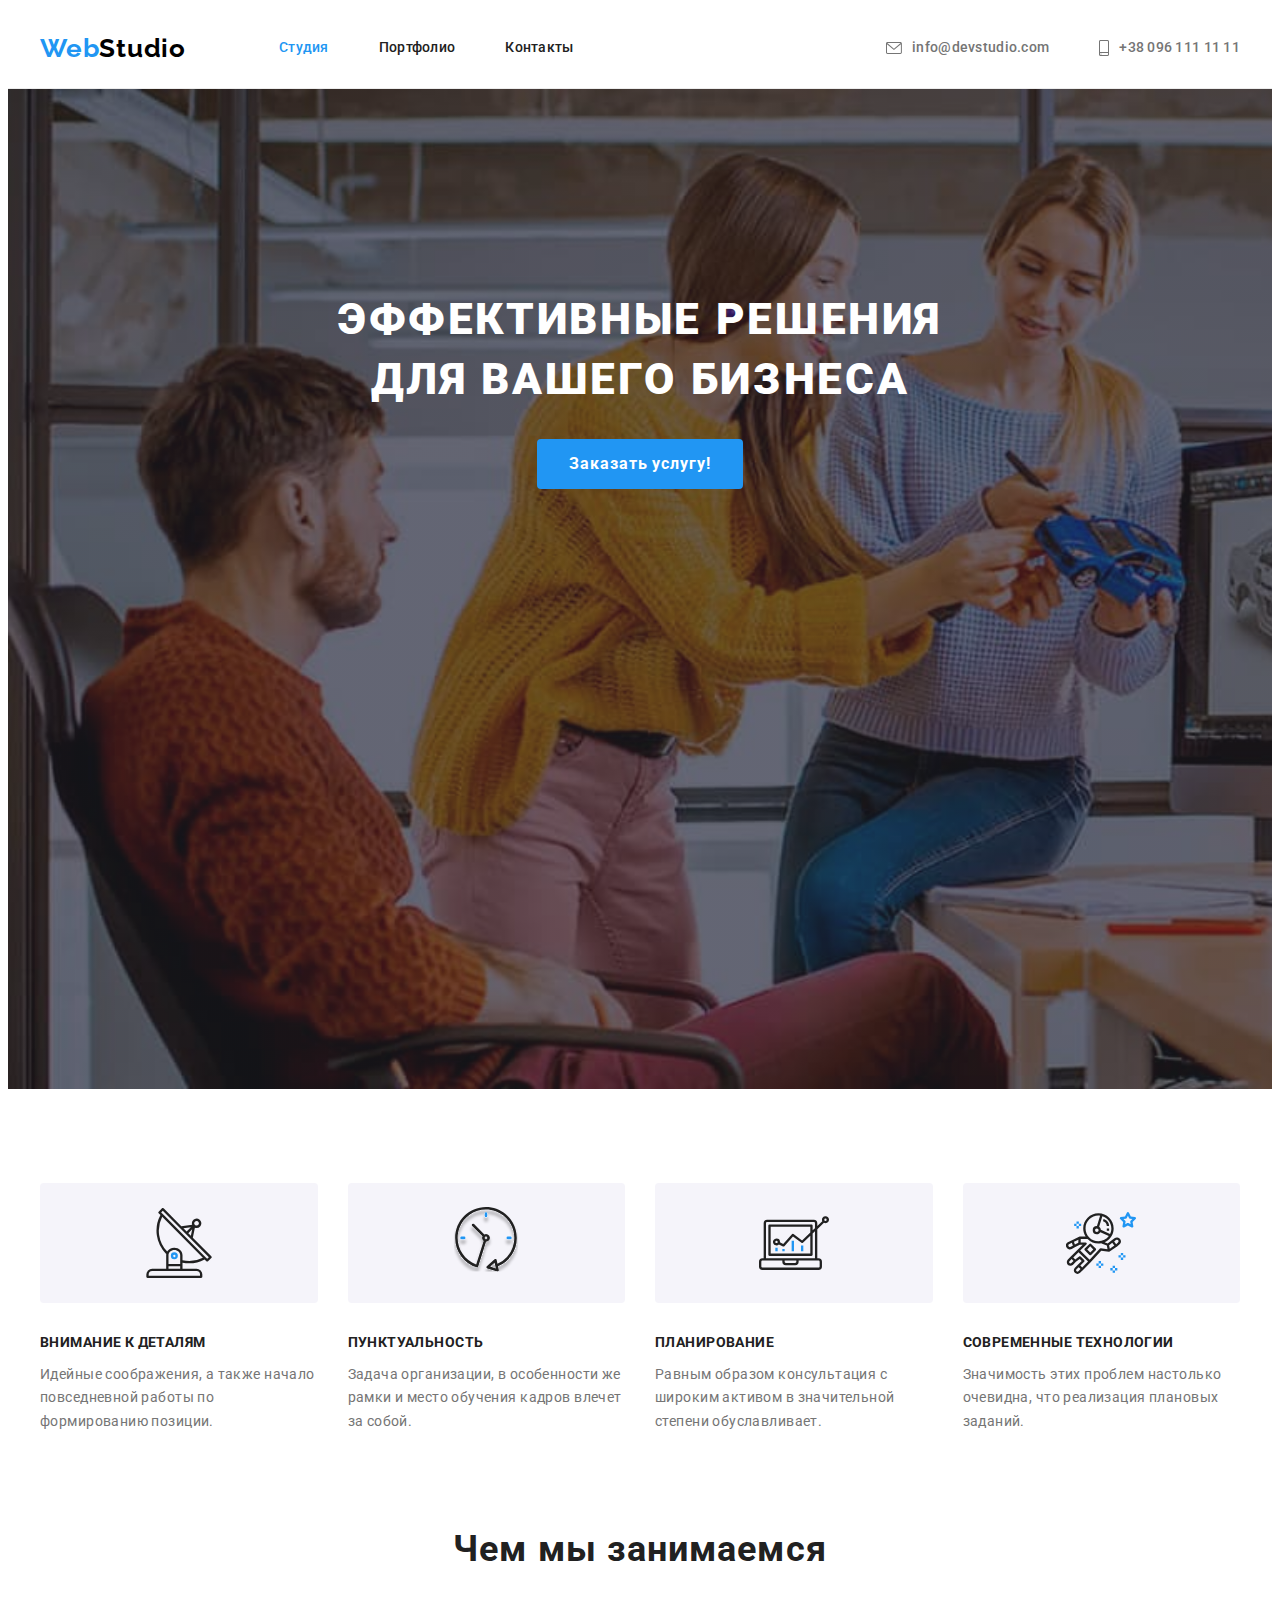
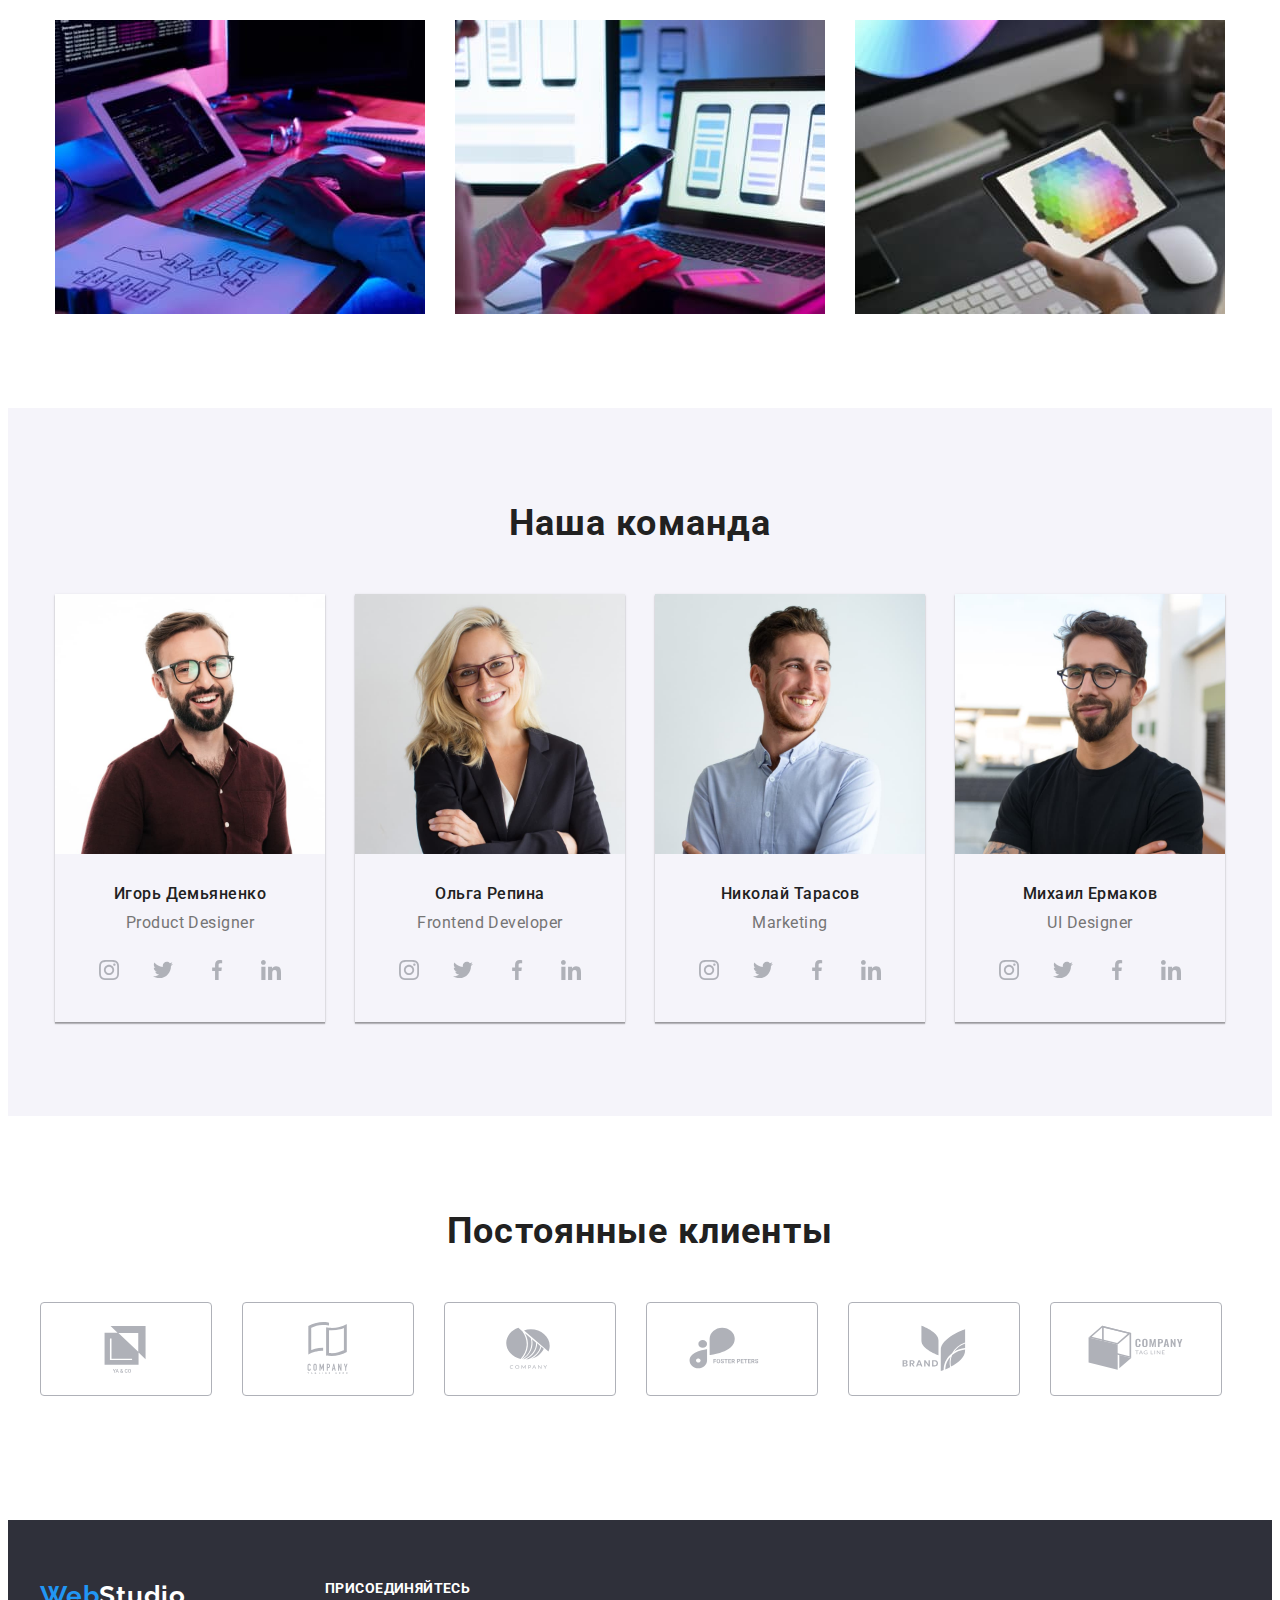
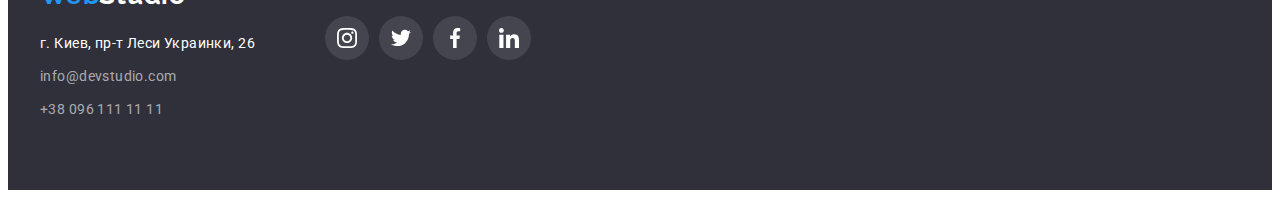
==== index.html @ dd04976c "Add files via upload" ====
<!DOCTYPE html>
<html lang="ru">
<head>
    <meta charset="UTF-8">
    <meta http-equiv="X-UA-Compatible" content="IE=edge">
    <meta name="viewport" content="width=device-width, initial-scale=1.0">
    <title>Document</title>
    <link rel="stylesheet" href="https://cdnjs.cloudflare.com/ajax/libs/modern-normalize/1.1.0/modern-normalize.min.css" integrity="sha512-wpPYUAdjBVSE4KJnH1VR1HeZfpl1ub8YT/NKx4PuQ5NmX2tKuGu6U/JRp5y+Y8XG2tV+wKQpNHVUX03MfMFn9Q==" crossorigin="anonymous" referrerpolicy="no-referrer" />
    <link rel="preconnect" href="https://fonts.googleapis.com">
    <link rel="preconnect" href="https://fonts.gstatic.com" crossorigin>
    <link href="https://fonts.googleapis.com/css2?family=Raleway:wght@700&family=Roboto:wght@400;500;700;900&display=swap" rel="stylesheet">
    <link rel="stylesheet" href="./CSS/styles.css">
</head>
<body>
    <!--header-->
    <header class="header">
            <div class="container header-box">
                <a class="header-logo link" href=""> <span class="logo-color">Web</span>Studio</a>
                <nav class="header-nav">
                    <ul class="nav-list">
                        <li class="nav-item"><a class="nav link active" href="./index.html">Студия</a></li>
                        <li class="nav-item"><a class="nav link" href="./portfolio.html">Портфолио</a></li>
                        <li class="nav-item"><a class="nav link" href="">Контакты</a></li>
                    </ul>
                </nav>
                    <a class="header-contact link" href="mailto:info@devstudio.com">
                        <svg class="header-contact-icon" width="16" height="12"> 
                            <use href="image/icons.svg#icon-email-icon" > </use>
                        </svg>
                        info@devstudio.com
                    </a>
                    <a class="header-contact link" href="tel:+380961111111">
                        <svg class="header-contact-icon" width="10" height="16"> 
                            <use href="image/icons.svg#icon-phone-icon"> </use>
                        </svg> 
                        +38 096 111 11 11
                    </a>
            </div>
    </header>
    <!--Первая секция-->
    <main>
        <section class="first">
            <div class="container">
            <div class="block">
           
            
                <h1 class="section1 "> ЭФФЕКТИВНЫЕ РЕШЕНИЯ ДЛЯ ВАШЕГО БИЗНЕСА </h1>
            <button type="Заказать услугу" class="button-one">Заказать услугу!</button>
            </section>   
        </div>
    </div>
    <section class="features-block">
        <div class="container">
            <h2 class="visually-hidden">Особенности нашей компании</h2>
            <ul class="features-list">
                <li class="features-item attention-icon">
                    <h3 class="features-name">Внимание к деталям</h3>
                    <p class="features-description">Идейные соображения, а также начало повседневной работы по формированию позиции.
                    </p>
                </li>
                <li class="features-item punctuality-icon">
                    <h3 class="features-name ">Пунктуальность</h3>
                    <p class="features-description">Задача организации, в особенности же рамки и место обучения кадров влечет за
                        собой.</p>
                </li>
                <li class="features-item plan-icon">
                    <h3 class="features-name">Планирование</h3>
                    <p class="features-description">Равным образом консультация с широким активом в значительной степени
                        обуславливает.</p>
                </li>
                <li class="features-item modern-icon">
                    <h3 class="features-name">Современные технологии</h3>
                    <p class="features-description">Значимость этих проблем настолько очевидна, что реализация плановых заданий.</p>
                </li>
            </ul>
        </div>
    </section>
        <!--Чем мы занимаемся-->
        <section class="three">
            <div class="container team">
            <h2 class="options">Чем мы занимаемся</h2>
            <ul class="list wap">
                <li class="f2">
                    <a class="link"  href="/">
                        <img src="./image/box11.jpg" alt="Програмирование" width="370"/>
                    </a>
                </li>
                <li class="f2">
                    <a class="link"  href="/">
                        <img src="./image/box21.jpg" alt="Написание приложений" width="370"/>
                    </a>
                </li>
                <li class="f2">
                    <a class="link"  href="/">
                        <img src="./image/box31.jpg" alt="Проектирование" width="370"/>
                    </a>
                </li>
            </ul>
        </div>
        </section>
        <!--Наша команда-->
        <section class="four">
            <div class="container ">
            <h2 class="options tea">Наша команда</h2>
            <ul class="list wap">
                <li class="f3">
                        <img src="./image/Igor.jpg" alt="Игорь Демьяненко" width="270" >
                        <div class="member-card">
                            <h3 class="nam">Игорь Демьяненко</h3>
                            <p class="nam prof">Product Designer</p>
                            <ul class="list social-list">
                                <li class="social-item">
                                    <a href="" class="social-link">
                                        <svg class="social-logo" width="20" height="20">   
                                            <use href="./image/icons.svg#icon-instagram" ></use> 
                                        </svg>
                                    </a>
                                </li>
                                <li class="social-item">
                                    <a href="" class="social-link">
                                        <svg class="social-logo" width="20" height="20">
                                            <use href="./image/icons.svg#icon-twitter" ></use>
                                        </svg>
                                    </a>
                                </li>
                                <li class="social-item">
                                    <a href="" class="social-link">
                                        <svg class="social-logo" width="20" height="20">
                                            <use href="./image/icons.svg#icon-facebook" ></use>
                                        </svg>
                                    </a>
                                </li>
                                <li class="social-item">
                                    <a href="" class="social-link">
                                        <svg class="social-logo" width="20" height="20">
                                            <use href="./image/icons.svg#icon-linkedin" ></use>
                                        </svg>
                                    </a>
                                </li>
                            </ul>
                            </div>

                </li>
                <li class="f3">
                    
                        <img src="./image/Olga.jpg" alt="Ольга Репина" width="270">
                    <div class="member-card">
                            <h3 class="nam ">Ольга Репина</h3>
                            <p class="nam prof">Frontend Developer</p>
                            <ul class="list social-list">
                                <li class="social-item">
                                    <a href="" class="social-link">
                                        <svg class="social-logo" width="20" height="20">   
                                            <use href="./image/icons.svg#icon-instagram" ></use> 
                                        </svg>
                                    </a>
                                </li>
                                <li class="social-item">
                                    <a href="" class="social-link">
                                        <svg class="social-logo" width="20" height="20">
                                            <use href="./image/icons.svg#icon-twitter" ></use>
                                        </svg>
                                    </a>
                                </li>
                                <li class="social-item">
                                    <a href="" class="social-link">
                                        <svg class="social-logo" width="20" height="20">
                                            <use href="./image/icons.svg#icon-facebook" ></use>
                                        </svg>
                                    </a>
                                </li>
                                <li class="social-item">
                                    <a href="" class="social-link">
                                        <svg class="social-logo" width="20" height="20">
                                            <use href="./image/icons.svg#icon-linkedin" ></use>
                                        </svg>
                                    </a>
                                </li>
                            </ul>
                            </div>

                </li>
                <li class="f3">
                
                        <img src="./image/Nik.jpg" alt="Николай Тарасов" width="270">
                        <div class="member-card">
                            <h3 class="nam ">Николай Тарасов</h3>
                            <p class="nam prof">Marketing</p>
                            <ul class="list social-list">
                                <li class="social-item">
                                    <a href="" class="social-link">
                                        <svg class="social-logo" width="20" height="20">   
                                            <use href="./image/icons.svg#icon-instagram" ></use> 
                                        </svg>
                                    </a>
                                </li>
                                <li class="social-item">
                                    <a href="" class="social-link">
                                        <svg class="social-logo" width="20" height="20">
                                            <use href="./image/icons.svg#icon-twitter" ></use>
                                        </svg>
                                    </a>
                                </li>
                                <li class="social-item">
                                    <a href="" class="social-link">
                                        <svg class="social-logo" width="20" height="20">
                                            <use href="./image/icons.svg#icon-facebook" ></use>
                                        </svg>
                                    </a>
                                </li>
                                <li class="social-item">
                                    <a href="" class="social-link">
                                        <svg class="social-logo" width="20" height="20">
                                            <use href="./image/icons.svg#icon-linkedin" ></use>
                                        </svg>
                                    </a>
                                </li>
                            </ul>
                        </div>

                    
                </li>
                <li class="f3">
                
                        <img src="./image/Misha.jpg" alt="Михаил Ермаков" width="270">
                        <div class="member-card">
                            <h3 class="nam ">Михаил Ермаков</h3>
                            <p class="nam prof">UI Designer</p>
                            <ul class="list social-list">
                                <li class="social-item">
                                    <a href="" class="social-link">
                                        <svg class="social-logo" width="20" height="20">   
                                            <use href="./image/icons.svg#icon-instagram" ></use> 
                                        </svg>
                                    </a>
                                </li>
                                <li class="social-item">
                                    <a href="" class="social-link">
                                        <svg class="social-logo" width="20" height="20">
                                            <use href="./image/icons.svg#icon-twitter" ></use>
                                        </svg>
                                    </a>
                                </li>
                                <li class="social-item">
                                    <a href="" class="social-link">
                                        <svg class="social-logo" width="20" height="20">
                                            <use href="./image/icons.svg#icon-facebook" ></use>
                                        </svg>
                                    </a>
                                </li>
                                <li class="social-item">
                                    <a href="" class="social-link">
                                        <svg class="social-logo" width="20" height="20">
                                            <use href="./image/icons.svg#icon-linkedin" ></use>
                                        </svg>
                                    </a>
                                </li>
                            </ul>
                            </div>

                </li>
            </ul>
        </div>
        </section>
<!-- _______________________Our clients_______________________ -->
<section class="clients-block">
    <div class="container">
        <h2 class="clients-title">Постоянные клиенты</h2>
        <ul class="list clients-list">
            <li class="clients-item">
                <a href="" class="clients-link" >
                <svg class="client-icon" widht="106" height="60">
                    <use href="./image/icons.svg#icon-partner1"></use>
                </svg>
                </a>
            </li>
            <li class="clients-item">
                <a href="" class="clients-link" >
                <svg class="client-icon" widht="106" height="60">
                    <use href="./image/icons.svg#icon-partner2"></use>
                </svg>
                </a>
            </li>
            <li class="clients-item">
                <a href="" class="clients-link" >
                <svg class="client-icon" widht="106" height="60">
                    <use href="./image/icons.svg#icon-partner3"></use>
                </svg>
                </a>
            </li>
            <li class="clients-item">
                <a href="" class="clients-link" >
                <svg class="client-icon" widht="106" height="60">
                    <use href="./image/icons.svg#icon-partner4"></use>
                </svg>
                </a>
            </li>
            <li class="clients-item">
                <a href="" class="clients-link">
                <svg class="client-icon" widht="106" height="60">
                    <use href="./image/icons.svg#icon-partner5"></use>
                </svg>
                </a>
            </li>
            <li class="clients-item">
                <a href="" class="clients-link">
                <svg class="client-icon" widht="106" height="60">
                    <use href="./image/icons.svg#icon-partner6" ></use>
                </svg>
                </a>
            </li>
        </ul>
    </div>
</section>
    </main>
</body>
<!--данные о компании-->
<footer class="footer-block">
    <div class="container footer-box">
        <div class="address-box">
            <a class="footer-logo link" href=""> <span class="logo-color">Web</span>Studio</a>
            <address>
                <a class="address link" href="https://goo.gl/maps/dTcquC3XmZnBBEXw5" target="_blank" rel="noopener noreferrer">г.
                    Киев, пр-т Леси Украинки, 26</a>
            </address>
            <a class="footer-contact link" href="mailto:info@devstudio.com"><span>info@devstudio.com</span></a>
            <a class="footer-contact link" href="tel:+380961111111"><span>+38 096 111 11 11</span></a>

        </div>
        <div class="join-us-box">   
            <p class="join-us-title">присоединяйтесь</p>
            <ul class="list join-us-list">
                <li class="join-us-item">
                    <a href="" class="join-us-link">
                        <svg class="join-us-logo" width="20" height="20">
                            <use href="./image/icons.svg#icon-instagram"></use>
                        </svg>
                    </a>
                </li>
                <li class="join-us-item">
                    <a href="" class="join-us-link">
                        <svg class="join-us-logo" width="20" height="20">
                            <use href="./image/icons.svg#icon-twitter"></use>
                        </svg>
                    </a>
                </li>
                <li class="join-us-item">
                    <a href="" class="join-us-link">
                        <svg class="join-us-logo" width="20" height="20">
                            <use href="./image/icons.svg#icon-facebook"></use>
                        </svg>
                    </a>
                </li>
                <li class="join-us-item">
                    <a href="" class="join-us-link">
                        <svg class="join-us-logo" width="20" height="20">
                            <use href="./image/icons.svg#icon-linkedin"></use>
                        </svg>
                    </a>
                </li>
            </ul>
        </div>
    </div>
</footer>
</body>
</html>
---- CSS/styles.css ----
:root {
    --background-color1: #ffffff;
    --background-color2: #e5e5e5;
    --background-color3: #f5f4fa;
    --background-color4: #2f303a;
    --accent-color: #2196f3;
    --font-color1: #757575;
    --font-color2: #000000;
    --font-color3: #212121;
    --font-color4: rgba(255, 255, 255, 0.6);
    --logo-color: #afb1b8;
    --btn-active-color: #188ce8;
    --card-item-gap: 30px;
  }
  a {
    text-decoration: none;
  }
body {
    font-family: 'Raleway', sans-serif;
    font-family: 'Roboto', sans-serif; 
    color: #212121; 
}
p,
h1,
h2,
h3,
h4,
h5,
h6 {
    margin: 0;
}
ul {
    margin: 0;
    padding: 0;
}

.logo {font-family: Raleway;
    font-style: normal;
    font-weight: bold;
    font-size: 26px;
    line-height: calc(31 / 26);
    letter-spacing: 0.03em;
    color: #2196F3;
    
    padding-right: auto;
}
.type {
    font-family: Raleway;
    font-style: normal;
    font-weight: bold;
    font-size: 26px;
    line-height: calc(31 / 26);
    letter-spacing: 0.03em;
    color: #000000;
}
.foot {color:  #FFFFFF;}
.list { list-style: none;}
.link {text-decoration: none;}


/* .container {
    width: 1200px;
    padding-left: 15px;
    padding-right: 15px;
    margin: 0 auto;
    /* outline: 2px solid red;} */
    

img {
    display: block;
}

/*---header--*/
.header {
  background-color: var(--background-color1);
  border-bottom: 1px solid #ececec;
}
.container {
  width: 1200px;
  padding-left: 15px;
  padding-right: 15px;
  margin: 0 auto;
  /* outline: tomato solid 2px; */
}
.header-box {
  display: flex;
  align-items: center;
}
.header-logo {
  font-family: 'Raleway';
  font-weight: bold;
  font-size: 26px;
  line-height: 1.19;
  letter-spacing: 0.03em;
  color: var(--font-color2);
}
.header-logo > span {
  color: var(--accent-color);
}
.header-nav {
  margin-left: 93px;
}
.nav-list {
  list-style: none;
  font-weight: 500;
  font-size: 14px;
  line-height: 1.14;
  letter-spacing: 0.02em;
  display: flex;
}
.nav-item:not(:last-child) {
  margin-right: 50px;
}
.nav.link {
  color: var(--font-color3);
  display: block;
  padding-top: 32px;
  padding-bottom: 32px;
}
.nav.link.active {
  color: var(--accent-color);
}
.header-contact.link {
  display: flex;
  justify-content: flex-end;
  align-items: center;
  font-weight: 500;
  font-size: 14px;
  line-height: 1.14;
  letter-spacing: 0.02em;
  color: var(--font-color1);
  margin-left: auto;
}
.nav.link:hover,
.nav.link:focus,
.header-contact.link:hover,
.header-contact.link:focus {
  color: var(--accent-color);
}
.header-contact-icon {
  margin-right: 10px;
  fill: currentColor;
}
.header-contact-icon:hover {
  fill: currentColor;
}
.header-contact.link:last-child {
  margin-left: 50px;
  margin-right: 0;
}
/* section1*/
    .first {max-width: 1600px;
        height: 600px;
        margin-left: auto;
  margin-right: auto;
        background-color:#2F303A; 
  text-align: center;
  padding-bottom: 200px;
        padding-top: 200px;
        background-repeat: no-repeat;
  background-size: cover;
  background-image: linear-gradient(rgba(47, 48, 58, 0.4), rgba(47, 48, 58, 0.4)),
    url(../image/head-bg.jpg);
        
    }   
   .two {
    padding-top: 94px;
    padding-bottom: 94px;  
   } 
   
   
   .three{
    padding-bottom: 94px;
    

  
   }    
    
    /* .block {
      
        padding-bottom: 200px;
        padding-top: 200px;} */
    .section1 {
        font-style: normal;
        font-weight: 900;
        font-size: 44px;
        line-height: calc(60 / 44);
        /* or 136% */
        
        text-align: center;
        letter-spacing: 0.06em;
        text-transform: uppercase;
        max-width: 696px;
  margin-bottom: 30px;
  
  margin-left: auto;
  margin-right: auto;
        color: #FFFFFF;}
       
        
    .first-section {
            font-weight: bold;
            font-size: 14px;
            line-height: calc(16 / 14);
            letter-spacing: 0.03em;
            text-transform: uppercase;
            color: #212121;
            margin-bottom: 10px;
        }
        .f1 {
            width: 270px;
            margin-right: 30px;
        }
        .f1:last-child {
            margin-right: 0;}
            .features-block {
              padding-top: 94px;
              padding-bottom: 94px;
            }
            .visually-hidden {
              position: absolute;
              width: 1px;
              height: 1px;
              margin: -1px;
              border: 0;
              padding: 0;
              white-space: nowrap;
              clip-path: inset(100%);
              clip: rect(0 0 0 0);
              overflow: hidden;
            }
            .features-list {
              display: flex;
              list-style: none;
              flex-direction: row;
              margin-right: -30px;
              /* outline: 2px solid tomato; */
            }
            .features-item {
              flex-basis: calc(100% / 4 - 30px);
              margin-right: 30px;
            }
            .features-item::before {
              content: '';
              display: block;
              height: 120px;
              margin-bottom: 30px;
              background-color: var(--background-color3);
              background-size: 70px, 70px;
              background-repeat: no-repeat;
              background-position: center;
              border-radius: 4px;
            }
            .attention-icon::before {
              background-image: url(../image/antenna-icon.svg);
            }
            .punctuality-icon::before {
              background-image: url(../image/clock-icon.svg);
            }
            .plan-icon::before {
              background-image: url(../image/diagram-icon.svg);
            }
            .modern-icon::before {
              background-image: url(../image/astronaut-icon.svg);
            }
            .features-name {
              font-weight: bold;
              font-size: 14px;
              line-height: 1.4;
              letter-spacing: 0.03em;
              text-transform: uppercase;
              color: var(--font-color3);
              margin-bottom: 10px;
            }
            .features-description {
              font-weight: normal;
              font-size: 14px;
              line-height: 1.71;
              letter-spacing: 0.03em;
              color: var(--font-color1);
            }
    .first-par {
            font-weight: normal;
            font-size: 14px;
            line-height: calc(24 / 14);
            /* or 171% */

            letter-spacing: 0.03em;

            color: #757575;
            
        }
        .sec-one {
            padding-left: 215px;
            padding-right: 30px;
          
        }
        .sec-two {
           padding-right: 30px;
        }
        .item{
            
        }
/*--button*/

    .button-one{
        font-family: inherit;
        font-weight: bold;
        font-size: 16px;
        line-height: 1.87;
        text-align: center;
        letter-spacing: 0.06em;
        color: #FFFFFF;
        background-color: #2196F3;
        cursor: pointer;
        border: none;
        border-radius: 4px;
        box-shadow: 0px 4px 4px (0, 0, 0, 0.15);
        padding: 10px 32px;

        }
    .button-one:hover,.button-one:focus{
            color: #FFFFFF;
            background-color: #138cef;;
        }
        .filtered {
            list-style: none;
            
            margin-bottom: 50px;
  display: flex;
  justify-content: center;
        }
        .filter-item {
            margin-right: 8px;
          }
          .filter-item:last-child {
            margin-right: 0;}
            .filter-btn.all {
                color: #FFFFFF;
                background-color: #2196F3;
                box-shadow: 0px 3px 1px rgba(0, 0, 0, 0.1), 0px 1px 2px rgba(0, 0, 0, 0.08),
                  0px 2px 2px rgba(0, 0, 0, 0.12);
              }
              .filter-btn {
                font-family: inherit;
                font-weight: 500;
                font-size: 16px;
                line-height: calc(26 / 16);
                text-align: center;
                letter-spacing: 0.03em;
                color: #212121;
                background-color: #F5F4FA;
                cursor: pointer;
                /* display: block; */
                border: none;
                border-radius: 4px;
                padding: 6px 22px;
                
              }
              .filter-btn:hover,
              .filter-btn:focus {
                color: #FFFFFF;
                background-color: #2196F3;
              }
/*--секция2,3*/
.visually-hidden {
    position: absolute;
    width: 1px;
    height: 1px;
    margin: -1px;
    border: 0;
    padding: 0;
    white-space: nowrap;
    clip-path: inset(100%);
    clip: rect(0 0 0 0);
    overflow: hidden;
  }
    .wap {
        display: flex;
        flex-direction: row;
        justify-content: center;
        list-style: none;
  font-weight: normal;
  font-size: 14px;
  line-height: 1.71;
  letter-spacing: 0.03em;
    }
    .img{
        display: flex;
    }
    .f2:not(:first-child) {
        margin-left: 30px;
    }
    .options{
        font-weight: bold;
        font-size: 36px;
        line-height: calc(42 / 36);
        text-align: center;
        letter-spacing: 0.03em;
        margin-bottom: 50px;

        color: #212121;
}
.
/*--Наша команда-*/
.three {padding-bottom: 94px;}
 .four {padding-top: 94px;
    padding-bottom: 94px;
     background-color: #F5F4FA;}

    .nam{
        font-family: Roboto;
        font-style: normal;
        font-weight: 500;
        font-size: 16px;
        line-height: 19px;
        /* identical to box height */
        
        text-align: center;
        letter-spacing: 0.03em;  
        
}
    .pr-wo {
        border-left: 1px solid #eeeeee;
  border-bottom: 1px solid #eeeeee;
  border-right: 1px solid #eeeeee;
        padding: 20px 24px;
    }
    .f3:not(:first-child) {
        margin-left: 30px;}
    .f3    {box-shadow: 0px 1px 3px rgba(0, 0, 0, 0.12), 0px 1px 1px rgba(0, 0, 0, 0.14),
    0px 2px 1px rgba(0, 0, 0, 0.2);
    }
    

    .prof {
        font-weight: normal;
  font-size: 16px;
  line-height: calc(19 / 16);
  text-align: center;
  letter-spacing: 0.03em;
        color: #757575;
       
        margin-top: 10px;
        
    }
    .social-list {
      display: flex;
      justify-content: center;
    align-items: center;
    margin-right: -10px;
    margin-top: 16px;
    }
    .social-item {
        margin-right: 10px;
      }
      .social-link {
        display: flex;
        justify-content: center;
        align-items: center;
        width: 44px;
        height: 44px;
        border-radius: 50%;
        color: var(--logo-color);
      }
      .social-link:hover,
      .social-link:focus {
        color: var(--background-color1);
        background-color: var(--accent-color);
      }
      .social-logo {
        fill: currentColor;
        
      }
    
      

/*--section portfolio--*/
    .project {
        font-weight: bold;
        font-size: 18px;
        line-height: calc(36 / 18);
        /* identical to box height, or 200% */

        letter-spacing: 0.06em;

        color: #212121;
        margin-bottom: 4px;
}
.portfolio{
    padding-top: 94px;
    padding-bottom: 94px;
}
.team {
    
    
}
.img-port{
   display: flex;
   justify-content: center;
    
    display: flex;
    flex-wrap: wrap;
    margin: -15px;
    
}
.mmj-teh {
     flex-basis: calc(100% / 3 - 30px); 
     flex-basis: calc((100% - 90px) / 3);
     margin: 15px;
     
}
.imj-teh:not(:nth-child(3n + 3)){
    margin-right: 30px;
    margin-bottom: 30px;
}
.imj-teh:nth-child(3),:nth-child(6) {
    margin-bottom: 30px;
}
.imj-teh:nth-child(7) {
    margin-bottom: 0px;
}
.imj-teh:nth-child(8) {
    margin-bottom: 0;
}
.project-link {
  display: block;
}
.project-link:hover,
.project-link:focus {
  box-shadow: 0px 1px 1px rgba(0, 0, 0, 0.12), 0px 4px 4px rgba(0, 0, 0, 0.06),
    1px 4px 6px rgba(0, 0, 0, 0.16);
}


.member-card {
    background-color: #FFFFFF (--background-color1);
    border-bottom-left-radius: 4px;
    border-bottom-right-radius: 4px;
    padding-top: var(--card-item-gap);
    padding-bottom: var(--card-item-gap);
    padding-top: 30px;
    padding-bottom: 30px;
  }
    .portfolio-sec {
        padding-bottom: 94px;
        padding-top: 94px;
       
      
        
    }
    .work {
        font-weight: normal;
        font-size: 16px;
        line-height: calc(30 / 16);
        /* identical to box height, or 187% */

        letter-spacing: 0.03em;

        color: #757575;
}
/* ---------------Our clients--------------------- */
.clients-block {
    padding-top: 94px;
    padding-bottom: 94px;
    background-color: var(--background-color1);
  }
  .clients-title {
    font-weight: bold;
    font-size: 36px;
    line-height: calc(42 / 36);
    text-align: center;
    letter-spacing: 0.03em;
    margin-bottom: 50px;
  }
  .clients-list {
    display: flex;
  }
  .clients-item {
    margin-right: var(--card-item-gap);
  }
  .clients-link {
    display: flex;
    justify-content: center;
    align-items: center;
    width: 170px;
    height: 92px;
    border: 1px solid var(--logo-color);
    border-radius: 4px;
    color: var(--accent-color);
  }
  .clients-link:hover,
  .clients-link:focus {
    border: 1px solid var(--accent-color);
  }
  .clients-link:hover .client-icon,
  .clients-link:focus .client-icon {
    fill: var(--accent-color);
  }
  .client-icon {
    fill: var(--logo-color);
  }


/*footer*/
.footer-block {
  padding-top: 60px;
  padding-bottom: 60px;
  background-color: var(--background-color4);
}
.footer-box {
  display: flex;
}
.address-box {
  margin-right: 70px;
}

a[class*='footer'] {
  display: block;
}

.footer-logo {
  font-family: 'Raleway', sans-serif;
  font-weight: bold;
  font-size: 26px;
  line-height: calc(31 / 26);
  letter-spacing: 0.03em;
  color: var(--background-color1);
  margin-bottom: 20px;
}
.footer-logo > span {
  color: var(--accent-color);
}
.address.link {
  font-weight: normal;
  font-size: 14px;
  line-height: calc(24 / 14);
  letter-spacing: 0.03em;
  font-style: normal;
  color: var(--background-color1);
  display: block;
  margin-bottom: 9px;
}

.footer-contact.link {
  font-weight: normal;
  font-size: 14px;
  line-height: calc(24 / 14);
  letter-spacing: 0.03em;
  color: var(--font-color4);
  margin-bottom: 9px;
}

.footer-contact.link:hover,
.footer-contact.link:focus {
  color: var(--background-color1);
}
.join-us-title {
  margin-bottom: 20px;
  color: var(--background-color1);
  font-weight: bold;
  font-size: 14px;
  line-height: calc(16 / 14);
  letter-spacing: 0.03em;
  text-transform: uppercase;
}
.join-us-list {
  display: flex;
}
.join-us-item:not(:last-child) {
  margin-right: 10px;
}
.join-us-link {
  display: flex;
  justify-content: center;
  align-items: center;
  width: 44px;
  height: 44px;
  border-radius: 50%;
  background-color: rgba(255, 255, 255, 0.1);
  color:#ffffff;
}
.join-us-link:focus,
.join-us-link:hover {
  background-color: var(--accent-color);
}
.join-us-logo {
  fill: currentColor;
}
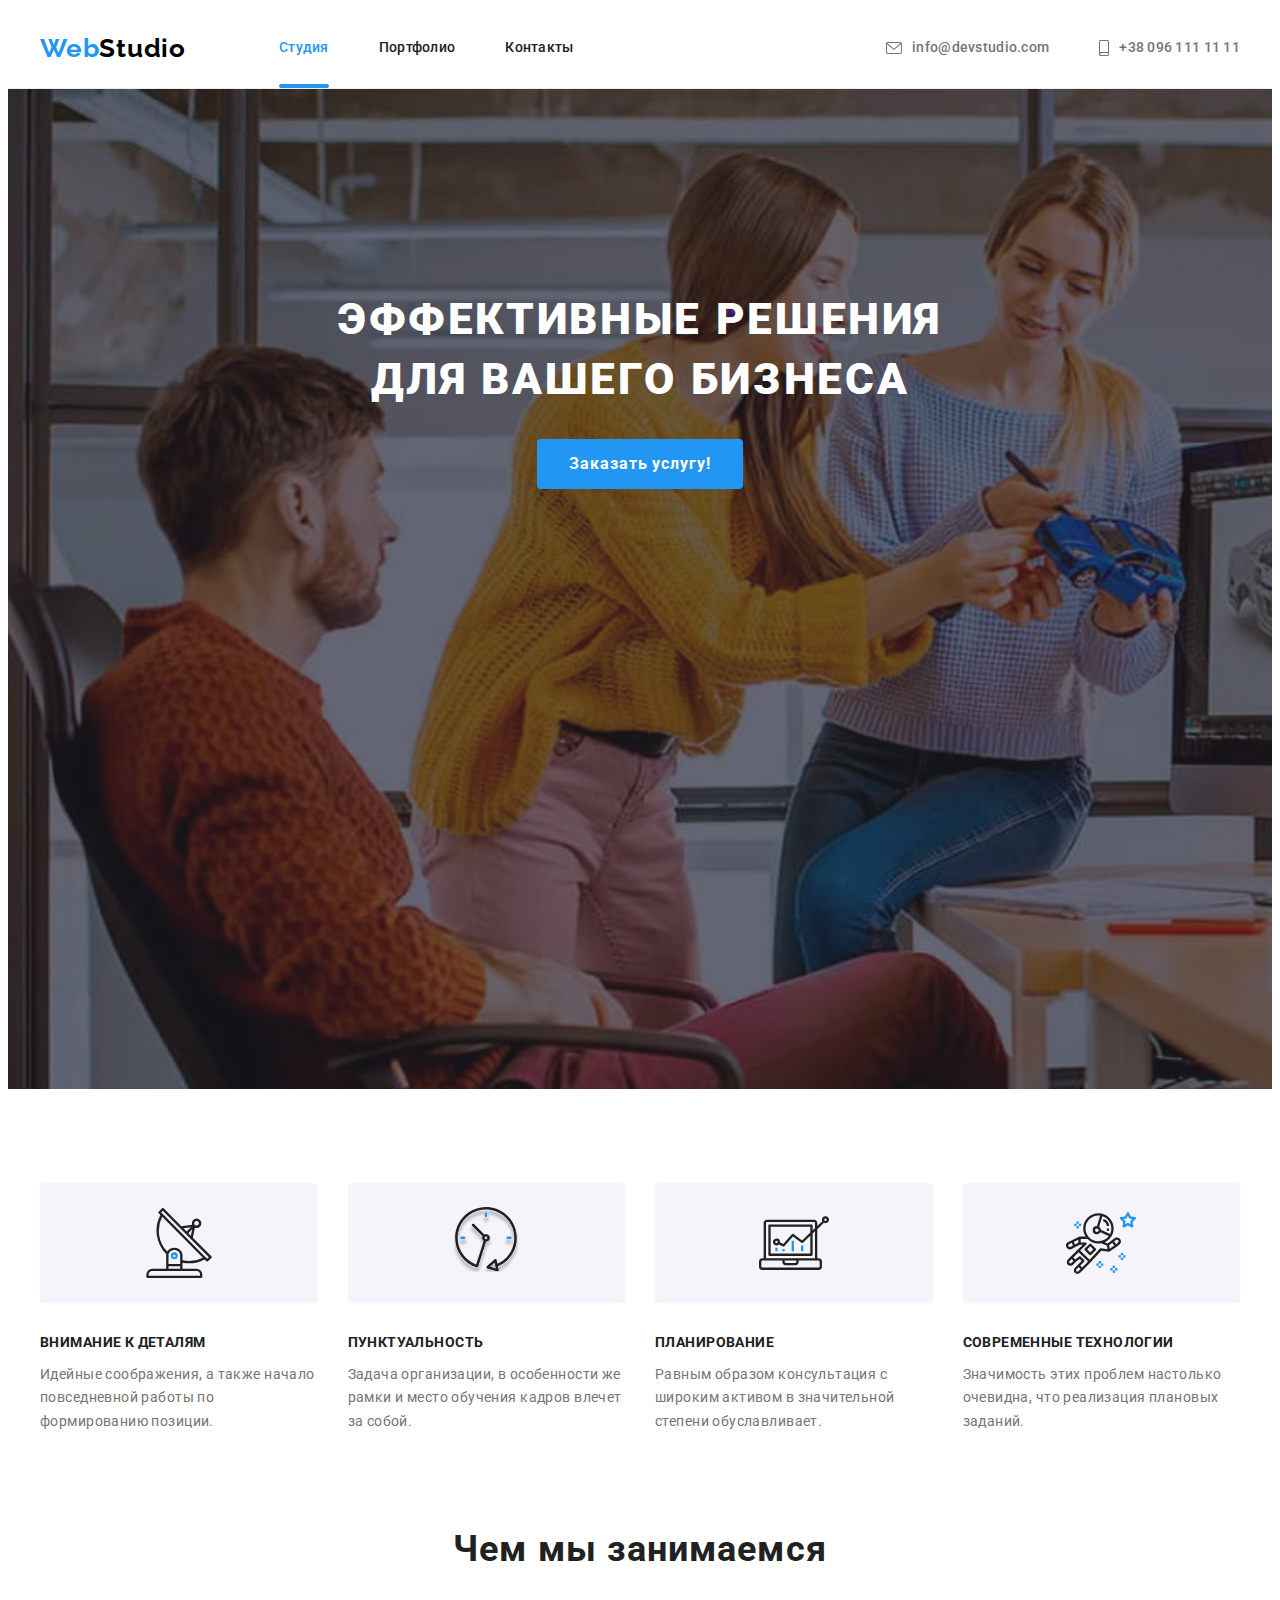
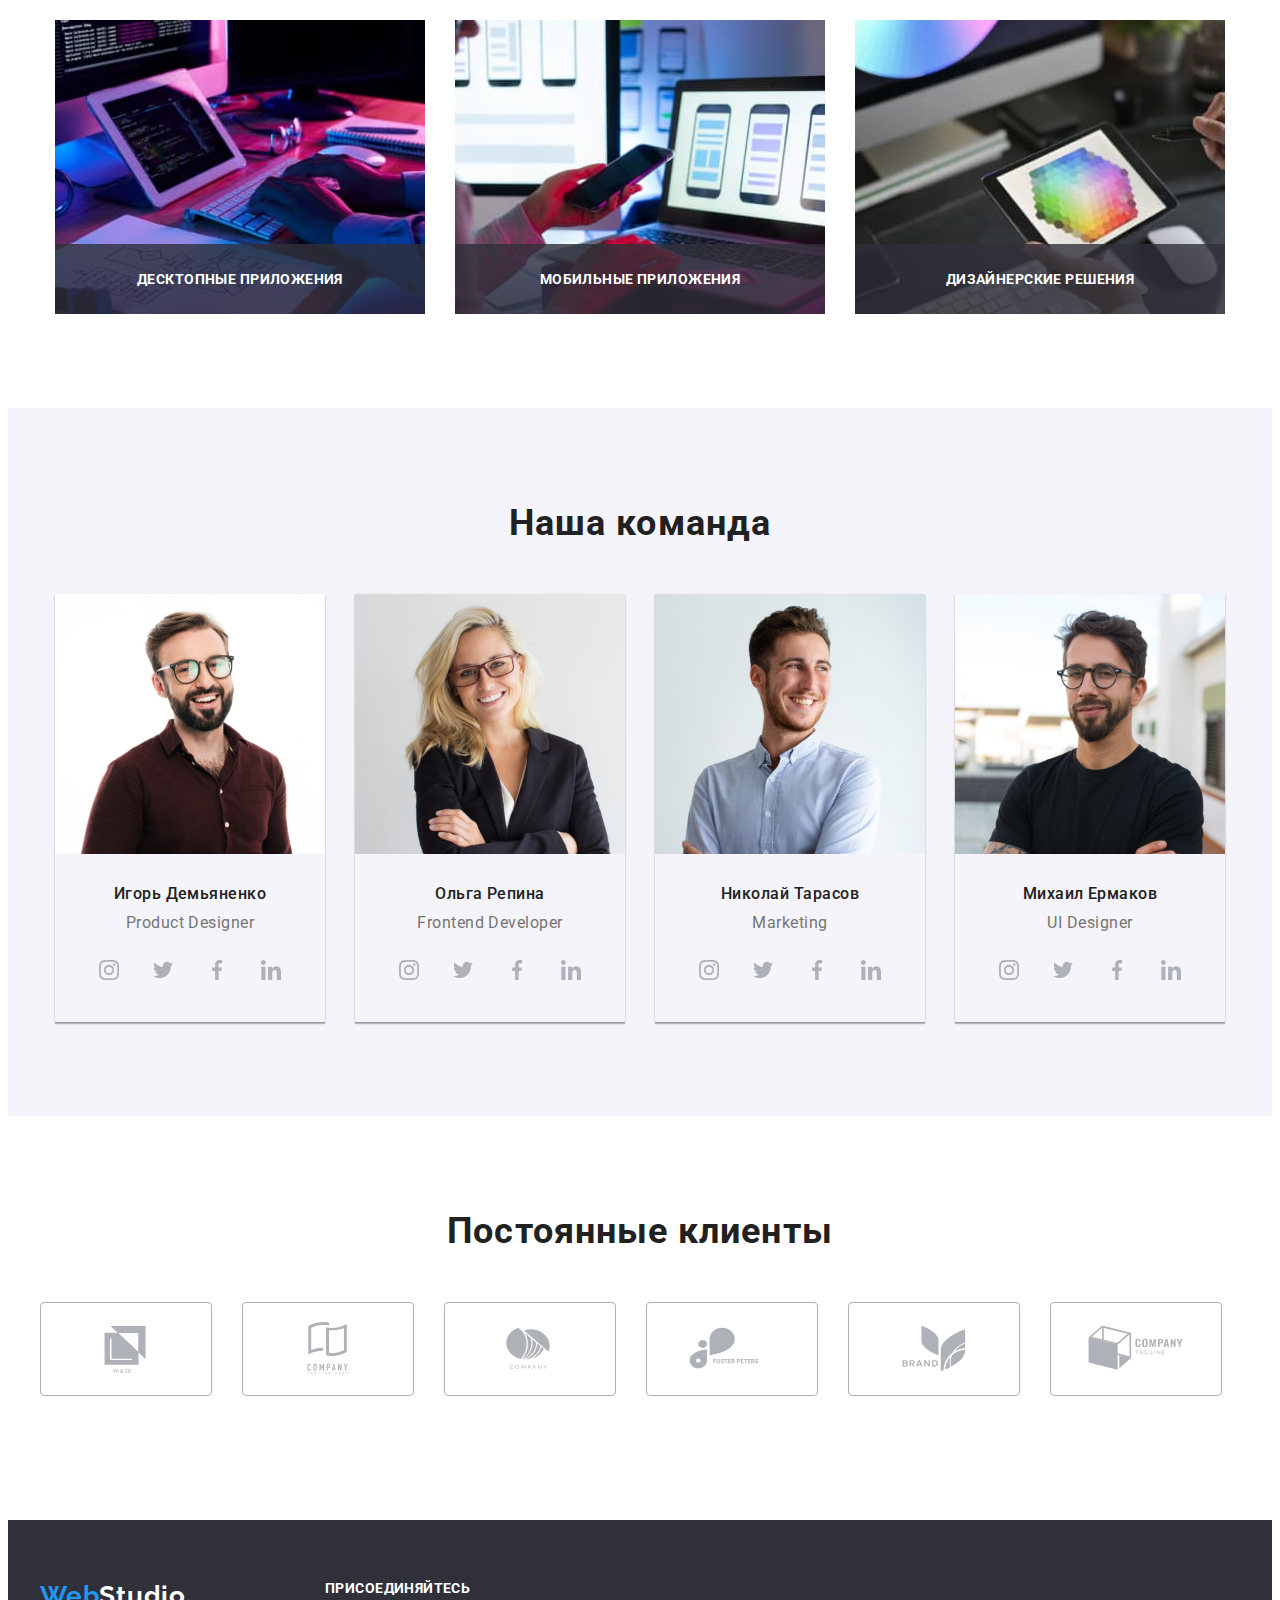
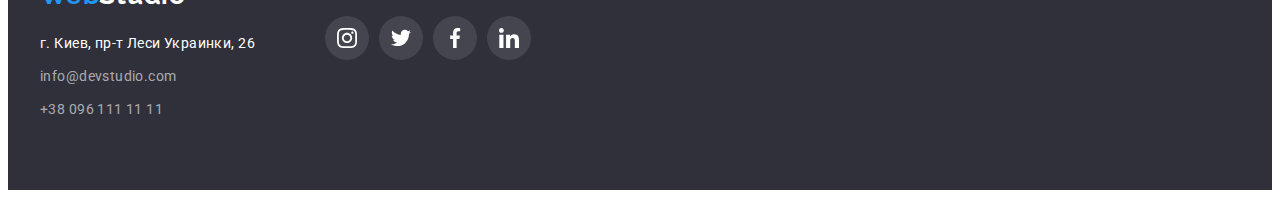
==== commit afcf044f: "goit-markup-hw-05" ====
--- a/index.html
+++ b/index.html
@@ -45,7 +45,7 @@
            
             
                 <h1 class="section1 "> ЭФФЕКТИВНЫЕ РЕШЕНИЯ ДЛЯ ВАШЕГО БИЗНЕСА </h1>
-            <button type="Заказать услугу" class="button-one">Заказать услугу!</button>
+            <button  type="Заказать услугу" class="button-one" data-modal-open>Заказать услугу!</button>
             </section>   
         </div>
     </div>
@@ -82,18 +82,34 @@
             <ul class="list wap">
                 <li class="f2">
                     <a class="link"  href="/">
-                        <img src="./image/box11.jpg" alt="Програмирование" width="370"/>
-                    </a>
+                        <img src="./image/box11.jpg" alt="Програмирование" width="370" height="294">
+                    </a>
+                    <div class="what-we-do">
+                        <p class="what-we">
+                            Десктопные приложения
+                        </p>
+                    </div>
                 </li>
                 <li class="f2">
                     <a class="link"  href="/">
                         <img src="./image/box21.jpg" alt="Написание приложений" width="370"/>
                     </a>
+                    <div class="what-we-do">
+                        <p class="what-we">
+                            Мобильные приложения
+                        </p>
+                    </div>
+                    
                 </li>
                 <li class="f2">
                     <a class="link"  href="/">
                         <img src="./image/box31.jpg" alt="Проектирование" width="370"/>
                     </a>
+                    <div class="what-we-do">
+                        <p class="what-we">
+                            Дизайнерские решения
+                        </p>
+                    </div>
                 </li>
             </ul>
         </div>
@@ -362,5 +378,18 @@
         </div>
     </div>
 </footer>
+<!--Modal window-->
+<div class="backdrop is-hidden" data-modal>
+    <div class="modal">
+        <button class="close-modal-btn" data-modal-close>
+            <svg class="close-modal-btn-icon" width="11" height="11">
+                <use href="./image/icons.svg#icon-close"></use>
+            </svg>
+        </button>
+    </div>
+</div>
+
+<script src="./js/modal.js">
+</script>
 </body>
 </html>--- a/CSS/styles.css
+++ b/CSS/styles.css
@@ -119,6 +119,17 @@
 }
 .nav.link.active {
   color: var(--accent-color);
+  position: relative;
+}
+.nav.link.active::after {
+  content: '';
+  position: absolute;
+  height: 4px;
+  width: 100%;
+  border-radius: 2px;
+  left: 0;
+  bottom: 0;
+  background-color: var(--accent-color);
 }
 .header-contact.link {
   display: flex;
@@ -388,6 +399,9 @@
     .img{
         display: flex;
     }
+    .f2{
+      position: relative;
+    }
     .f2:not(:first-child) {
         margin-left: 30px;
     }
@@ -401,9 +415,30 @@
 
         color: #212121;
 }
+
 .
 /*--Наша команда-*/
 .three {padding-bottom: 94px;}
+.what-we-do{
+  position: absolute;
+  left: 0;
+  bottom: 0;
+  width: 100%;
+  max-height: 70px;
+  padding-top: 27px;
+  padding-bottom: 27px;
+  background-color: rgba(47, 48, 58, 0.8);
+}
+.what-we{
+  font-weight: bold;
+  font-size: 14px;
+  line-height: 16px;
+  text-align: center;
+  letter-spacing: 0.03em;
+  text-transform: uppercase;
+  color: var(--background-color1);
+}
+
  .four {padding-top: 94px;
     padding-bottom: 94px;
      background-color: #F5F4FA;}
@@ -491,10 +526,37 @@
     padding-top: 94px;
     padding-bottom: 94px;
 }
-.team {
-    
-    
-}
+.team {}
+    
+ .project-image{
+  position: relative;
+  overflow: hidden;
+   
+}
+.project-point{
+  display: flex;
+  position: absolute;
+  top: 0;
+  left: 0;
+  width: 100%;
+  height: 100%;
+  overflow: hidden;
+  justify-content: center;
+  align-items: center;
+  font-weight: normal;
+  padding: 24px;
+  font-size: 18px;
+  line-height: calc(28 / 18);
+  letter-spacing: 0.03em;
+  color: var(--background-color1);
+  background-color: rgba(33, 150, 243, 0.9);
+  transform: translateY(101%);
+  transition-property: transform;
+  transition-delay: 0;
+  transition-duration: 250ms;
+  transition-timing-function: cubic-bezier(0.4, 0, 0.2, 1);
+}
+
 .img-port{
    display: flex;
    justify-content: center;
@@ -509,6 +571,7 @@
      flex-basis: calc((100% - 90px) / 3);
      margin: 15px;
      
+     
 }
 .imj-teh:not(:nth-child(3n + 3)){
     margin-right: 30px;
@@ -527,11 +590,16 @@
   display: block;
 }
 .project-link:hover,
-.project-link:focus {
+.project-link:focus,
+ {
   box-shadow: 0px 1px 1px rgba(0, 0, 0, 0.12), 0px 4px 4px rgba(0, 0, 0, 0.06),
     1px 4px 6px rgba(0, 0, 0, 0.16);
 }
-
+.project-link:hover .project-point,
+.project-link:focus .project-point{
+  pointer-events: visible;
+  transform: translateY(0%);
+}
 
 .member-card {
     background-color: #FFFFFF (--background-color1);
@@ -686,4 +754,41 @@
 }
 .join-us-logo {
   fill: currentColor;
-}+}
+/* --------------Modal Window---------------------------- */
+.backdrop {
+  position: fixed;
+  top: 0;
+  left: 0;
+  width: 100%;
+  height: 100%;
+  background: rgba(0, 0, 0, 0.2);
+}
+.backdrop.is-hidden {
+  opacity: 0;
+  pointer-events: none;
+  visibility: hidden;
+}
+.modal {
+  position: absolute;
+  top: 50%;
+  left: 50%;
+  transform: translate(-50%, -50%);
+  min-width: 528px;
+  min-height: 581px;
+  background-color: var(--background-color1);
+  box-shadow: 0px 1px 3px rgba(0, 0, 0, 0.12), 0px 1px 1px rgba(0, 0, 0, 0.14),
+    0px 2px 1px rgba(0, 0, 0, 0.2);
+  border-radius: 4px;
+}
+.close-modal-btn {
+  position: absolute;
+  cursor: pointer;
+  top: 8px;
+  right: 8px;
+  width: 30px;
+  height: 30px;
+  border-radius: 50%;
+  border: 1px solid rgba(0, 0, 0, 0.1);
+  background-color: var(--background-color1);
+}
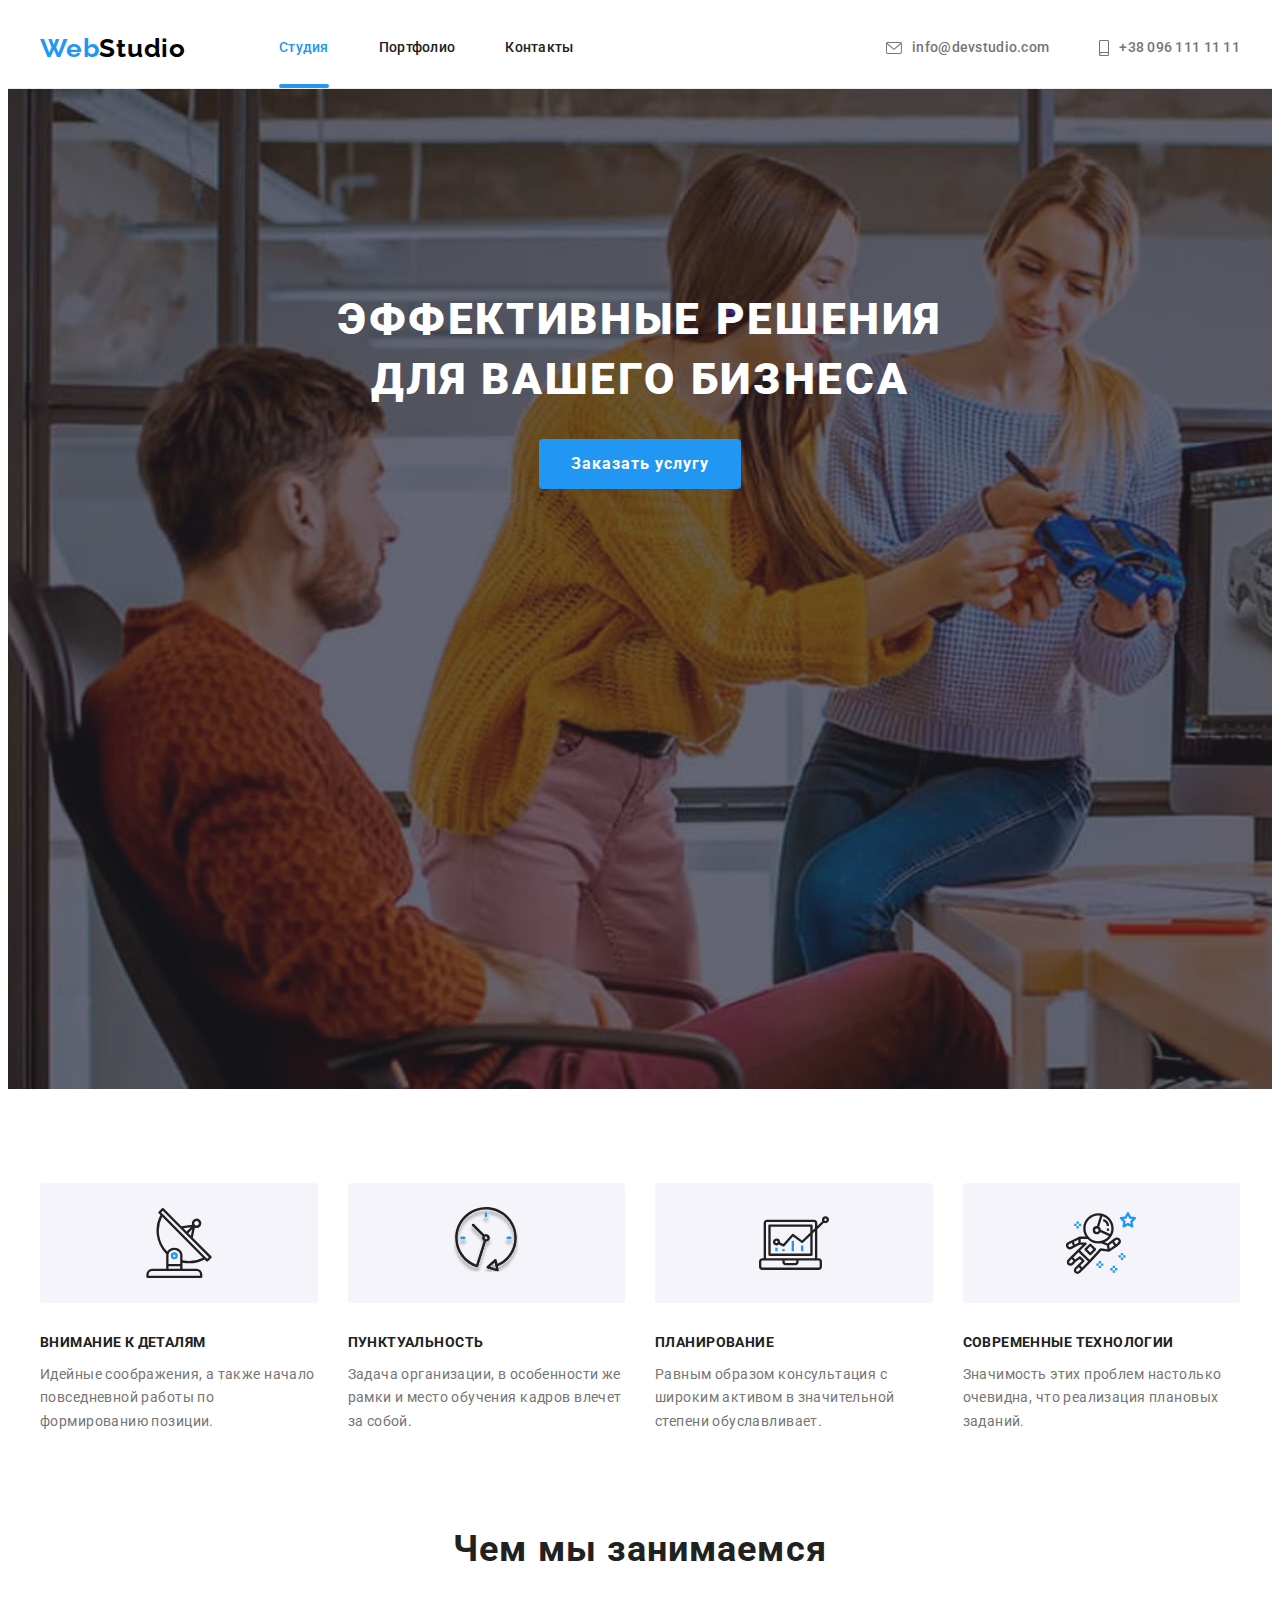
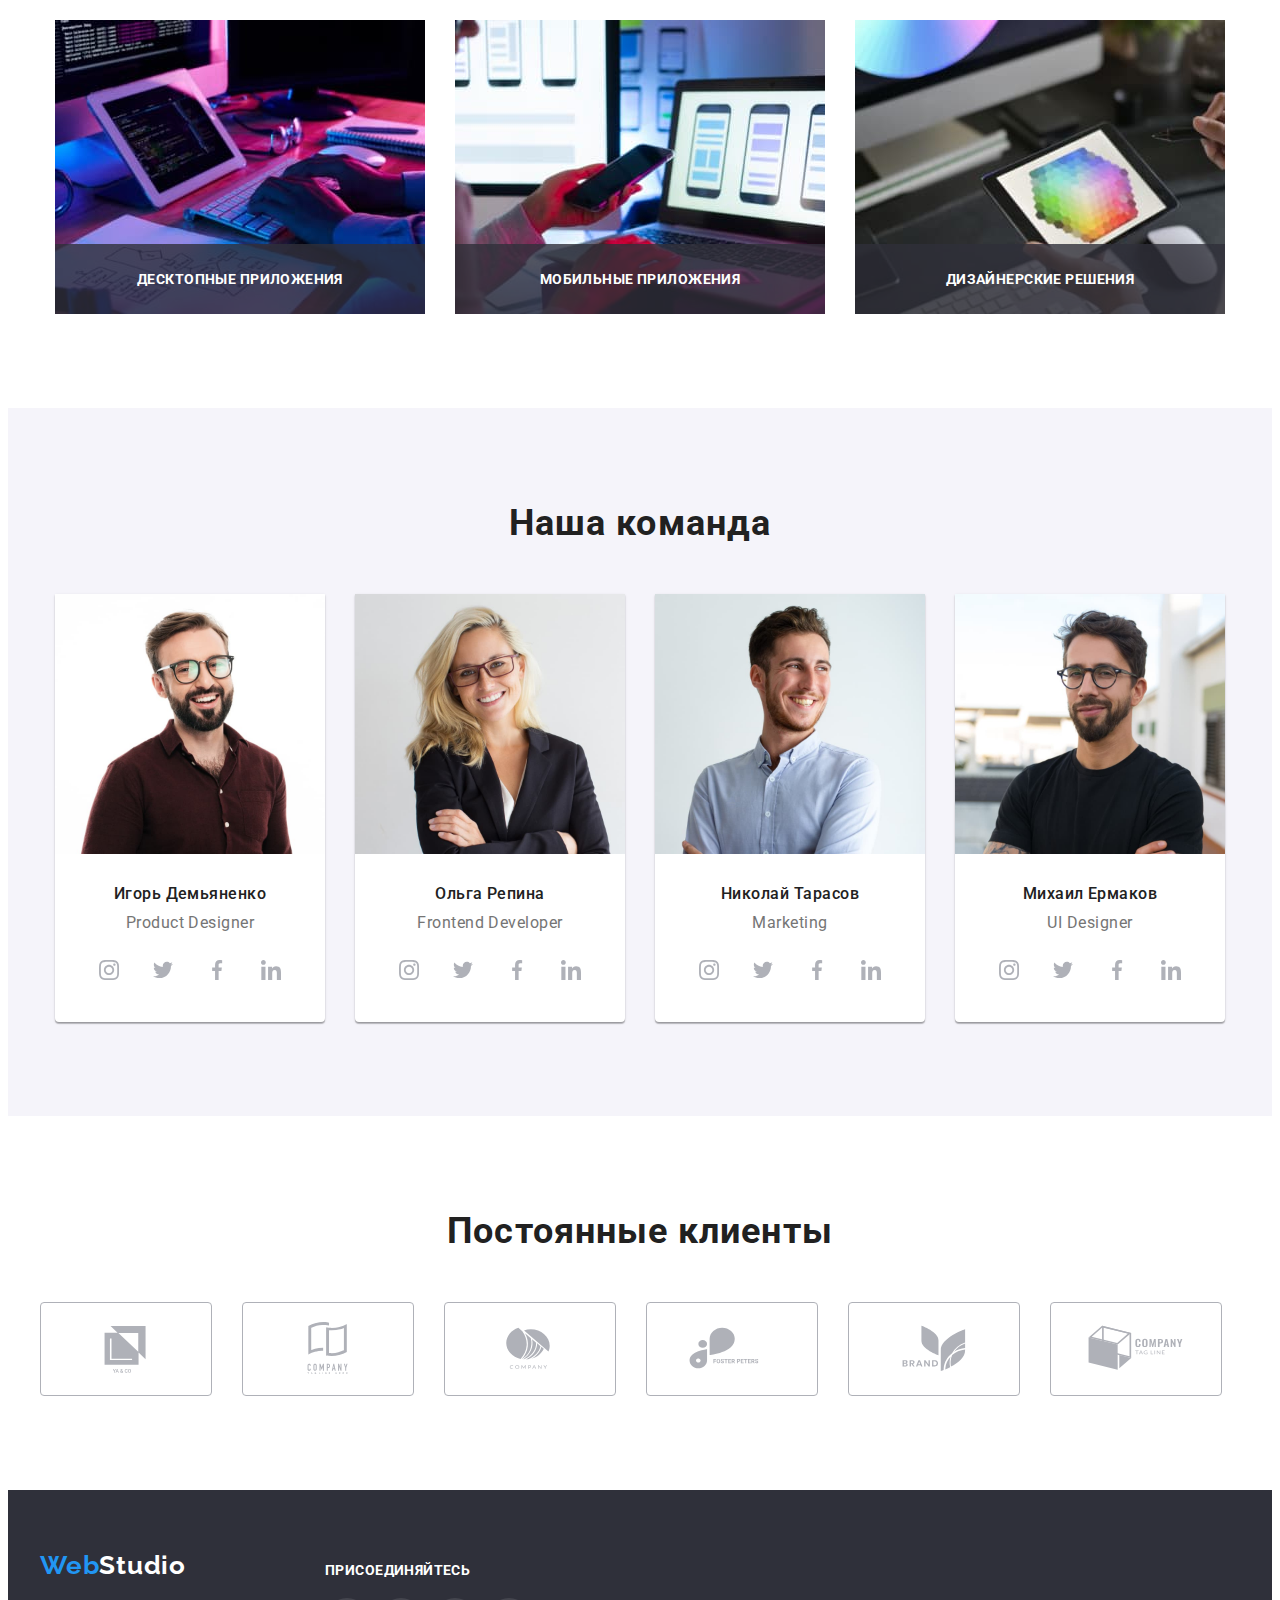
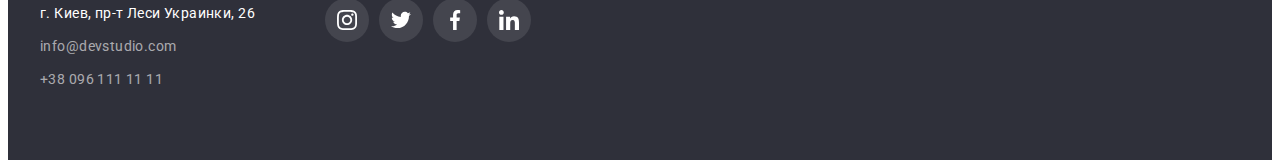
==== commit 1807e7ce: "goit-markup-hw-05" ====
--- a/index.html
+++ b/index.html
@@ -45,7 +45,7 @@
            
             
                 <h1 class="section1 "> ЭФФЕКТИВНЫЕ РЕШЕНИЯ ДЛЯ ВАШЕГО БИЗНЕСА </h1>
-            <button  type="Заказать услугу" class="button-one" data-modal-open>Заказать услугу!</button>
+            <button  type="Заказать услугу" class="button-one" data-modal-open>Заказать услугу</button>
             </section>   
         </div>
     </div>
--- a/CSS/styles.css
+++ b/CSS/styles.css
@@ -116,6 +116,8 @@
   display: block;
   padding-top: 32px;
   padding-bottom: 32px;
+  transition: color 250ms cubic-bezier(0.4, 0, 0.2, 1);
+
 }
 .nav.link.active {
   color: var(--accent-color);
@@ -141,6 +143,7 @@
   letter-spacing: 0.02em;
   color: var(--font-color1);
   margin-left: auto;
+  transition: color 250ms linear;
 }
 .nav.link:hover,
 .nav.link:focus,
@@ -465,6 +468,9 @@
         margin-left: 30px;}
     .f3    {box-shadow: 0px 1px 3px rgba(0, 0, 0, 0.12), 0px 1px 1px rgba(0, 0, 0, 0.14),
     0px 2px 1px rgba(0, 0, 0, 0.2);
+    background-color: var(--background-color1);
+    border-bottom-left-radius: 4px;
+  border-bottom-right-radius: 4px;
     }
     
 
@@ -497,6 +503,8 @@
         height: 44px;
         border-radius: 50%;
         color: var(--logo-color);
+        transition: color 250ms cubic-bezier(0.4, 0, 0.2, 1);
+        transition: background-color 250ms cubic-bezier(0.4, 0, 0.2, 1);
       }
       .social-link:hover,
       .social-link:focus {
@@ -646,6 +654,7 @@
   }
   .clients-item {
     margin-right: var(--card-item-gap);
+    margin-bottom: 0;
   }
   .clients-link {
     display: flex;
@@ -725,6 +734,7 @@
 }
 .join-us-title {
   margin-bottom: 20px;
+  margin-top: 12px;
   color: var(--background-color1);
   font-weight: bold;
   font-size: 14px;
@@ -751,6 +761,7 @@
 .join-us-link:focus,
 .join-us-link:hover {
   background-color: var(--accent-color);
+
 }
 .join-us-logo {
   fill: currentColor;
